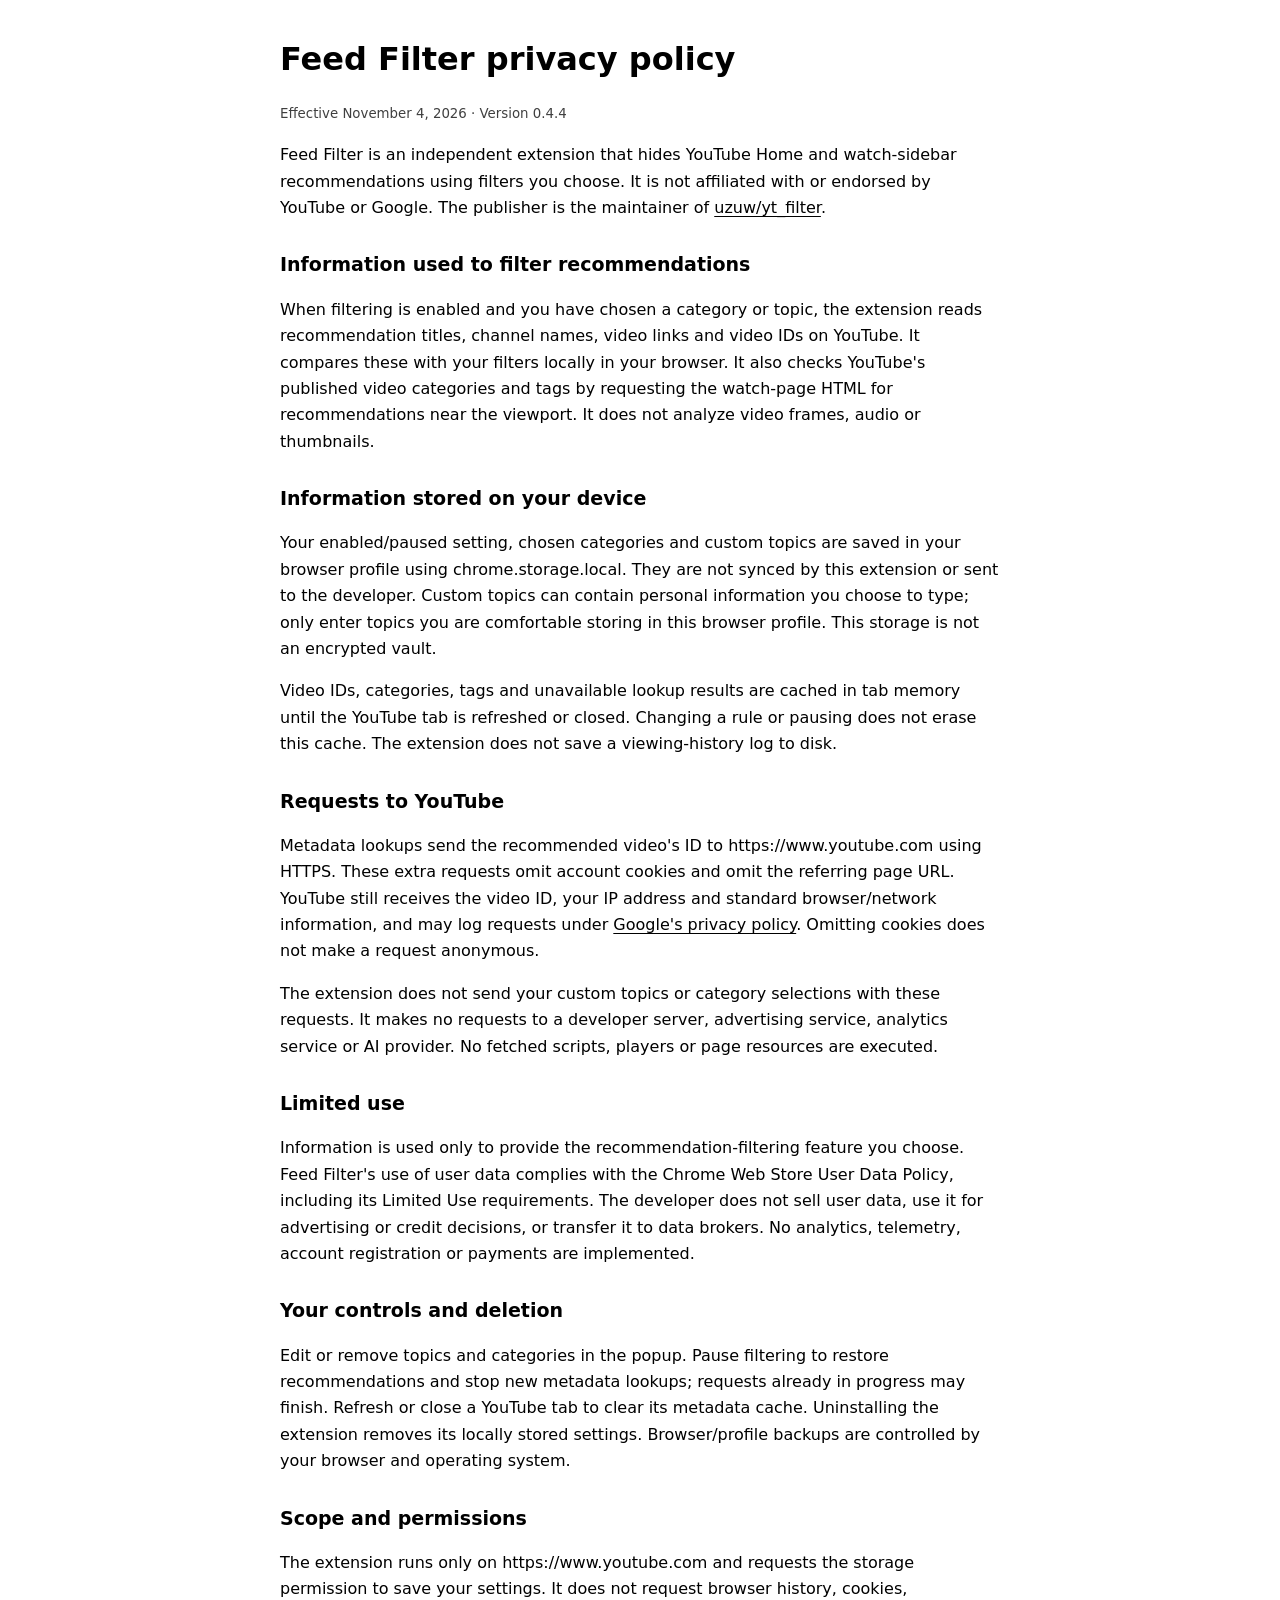
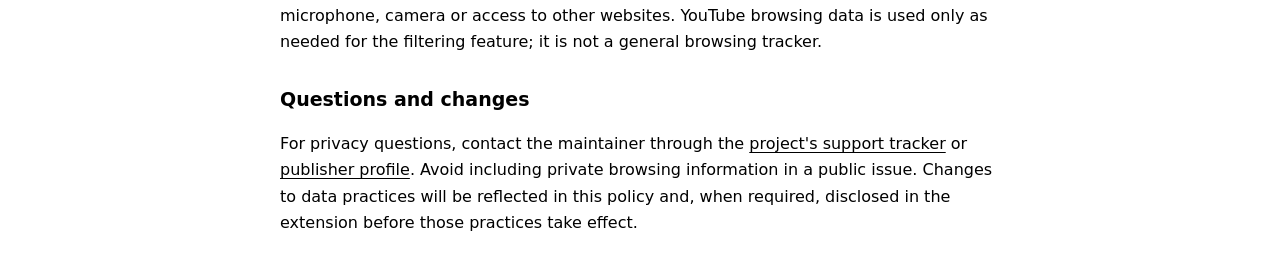
==== privacy.html @ 6b7958bf "Publish Feed Filter privacy and support site" ====
<!doctype html>
<html lang="en">
<meta charset="utf-8">
<meta name="viewport" content="width=device-width, initial-scale=1">
<meta name="color-scheme" content="light dark">
<title>Feed Filter privacy policy</title>
<style>
:root{color-scheme:light dark;font:16px/1.65 system-ui,sans-serif}body{max-width:720px;margin:40px auto;padding:0 24px}h1{line-height:1.2}h2{font-size:19px;margin-top:28px}a{color:inherit;text-underline-offset:3px}small{opacity:.75}
</style>
<main>
<h1>Feed Filter privacy policy</h1>
<p><small>Effective November 4, 2026 · Version 0.4.4</small></p>
<p>Feed Filter is an independent extension that hides YouTube Home and watch-sidebar recommendations using filters you choose. It is not affiliated with or endorsed by YouTube or Google. The publisher is the maintainer of <a href="https://github.com/uzuw/yt_filter">uzuw/yt_filter</a>.</p>
<h2>Information used to filter recommendations</h2>
<p>When filtering is enabled and you have chosen a category or topic, the extension reads recommendation titles, channel names, video links and video IDs on YouTube. It compares these with your filters locally in your browser. It also checks YouTube's published video categories and tags by requesting the watch-page HTML for recommendations near the viewport. It does not analyze video frames, audio or thumbnails.</p>
<h2>Information stored on your device</h2>
<p>Your enabled/paused setting, chosen categories and custom topics are saved in your browser profile using chrome.storage.local. They are not synced by this extension or sent to the developer. Custom topics can contain personal information you choose to type; only enter topics you are comfortable storing in this browser profile. This storage is not an encrypted vault.</p>
<p>Video IDs, categories, tags and unavailable lookup results are cached in tab memory until the YouTube tab is refreshed or closed. Changing a rule or pausing does not erase this cache. The extension does not save a viewing-history log to disk.</p>
<h2>Requests to YouTube</h2>
<p>Metadata lookups send the recommended video's ID to https://www.youtube.com using HTTPS. These extra requests omit account cookies and omit the referring page URL. YouTube still receives the video ID, your IP address and standard browser/network information, and may log requests under <a href="https://policies.google.com/privacy">Google's privacy policy</a>. Omitting cookies does not make a request anonymous.</p>
<p>The extension does not send your custom topics or category selections with these requests. It makes no requests to a developer server, advertising service, analytics service or AI provider. No fetched scripts, players or page resources are executed.</p>
<h2>Limited use</h2>
<p>Information is used only to provide the recommendation-filtering feature you choose. Feed Filter's use of user data complies with the Chrome Web Store User Data Policy, including its Limited Use requirements. The developer does not sell user data, use it for advertising or credit decisions, or transfer it to data brokers. No analytics, telemetry, account registration or payments are implemented.</p>
<h2>Your controls and deletion</h2>
<p>Edit or remove topics and categories in the popup. Pause filtering to restore recommendations and stop new metadata lookups; requests already in progress may finish. Refresh or close a YouTube tab to clear its metadata cache. Uninstalling the extension removes its locally stored settings. Browser/profile backups are controlled by your browser and operating system.</p>
<h2>Scope and permissions</h2>
<p>The extension runs only on https://www.youtube.com and requests the storage permission to save your settings. It does not request browser history, cookies, microphone, camera or access to other websites. YouTube browsing data is used only as needed for the filtering feature; it is not a general browsing tracker.</p>
<h2>Questions and changes</h2>
<p>For privacy questions, contact the maintainer through the <a href="https://github.com/uzuw/feed-filter-site/issues">project's support tracker</a> or <a href="https://github.com/uzuw">publisher profile</a>. Avoid including private browsing information in a public issue. Changes to data practices will be reflected in this policy and, when required, disclosed in the extension before those practices take effect.</p>
</main>
</html>
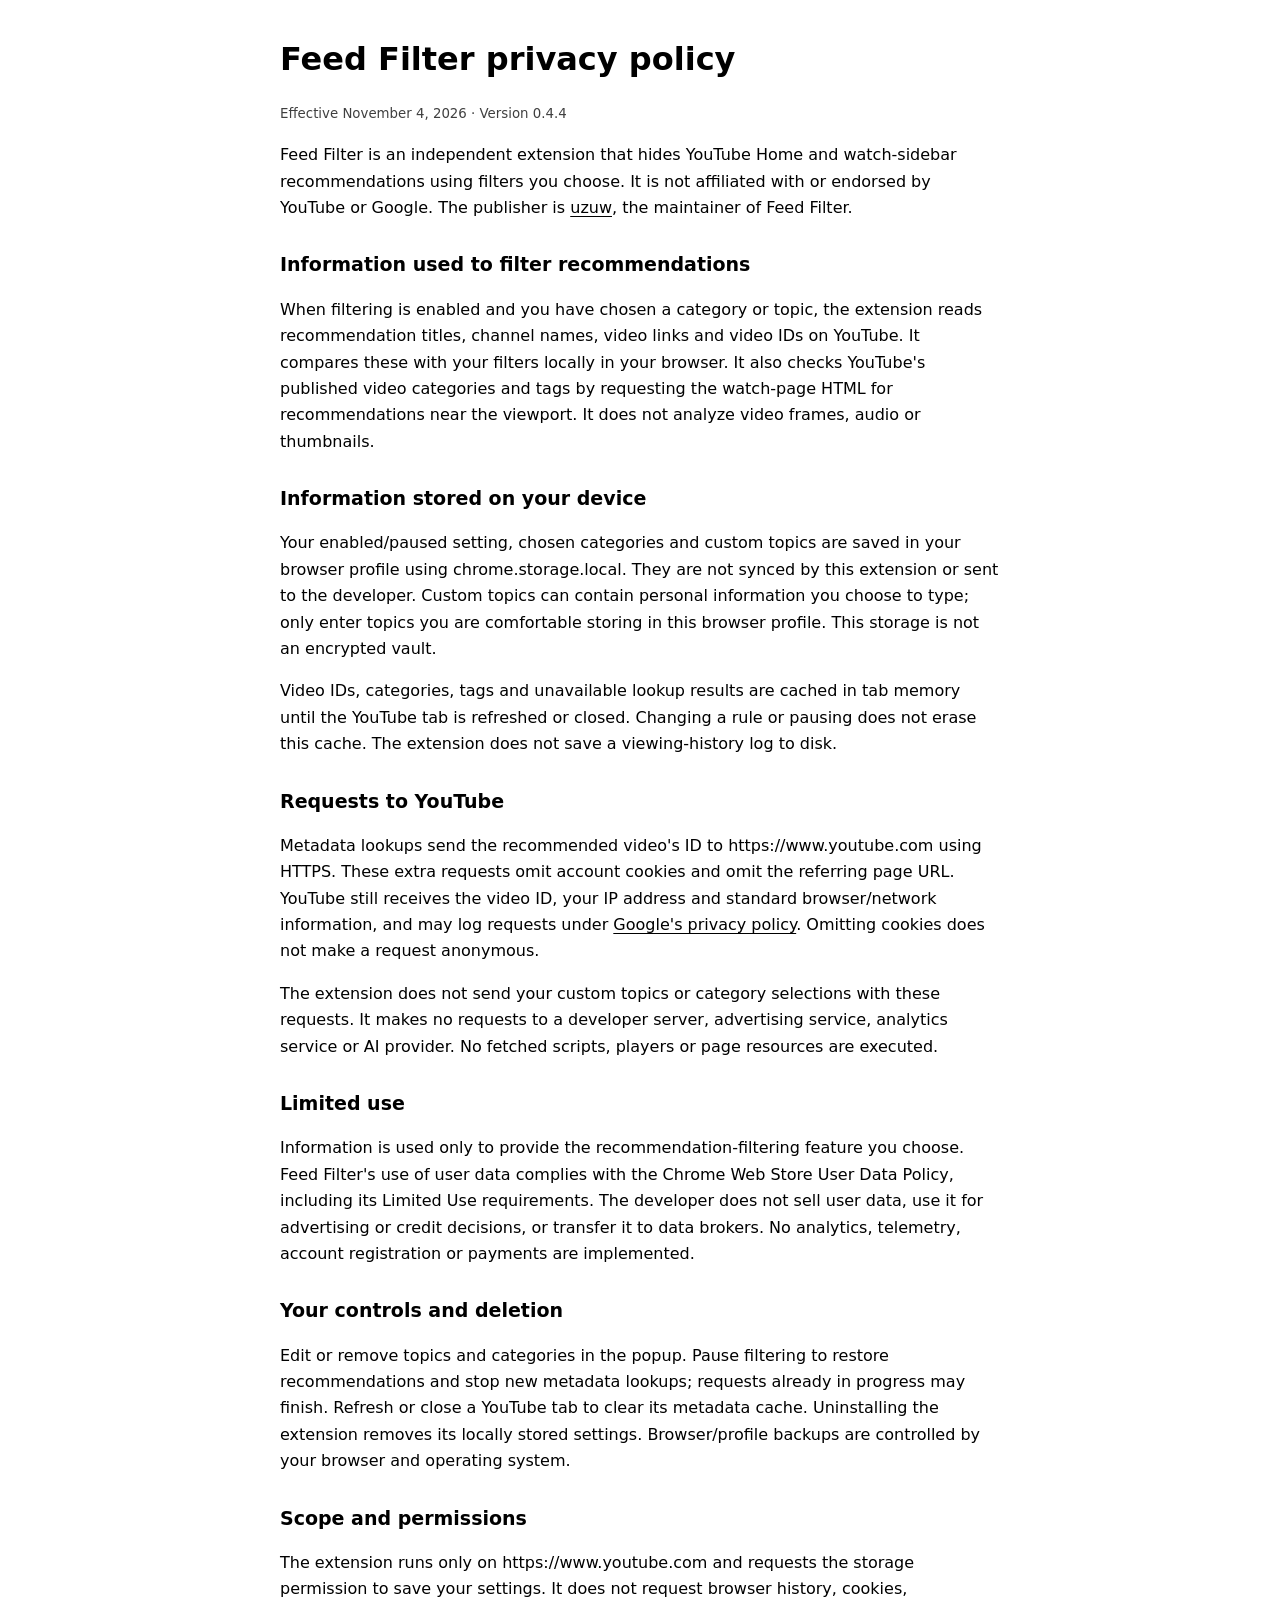
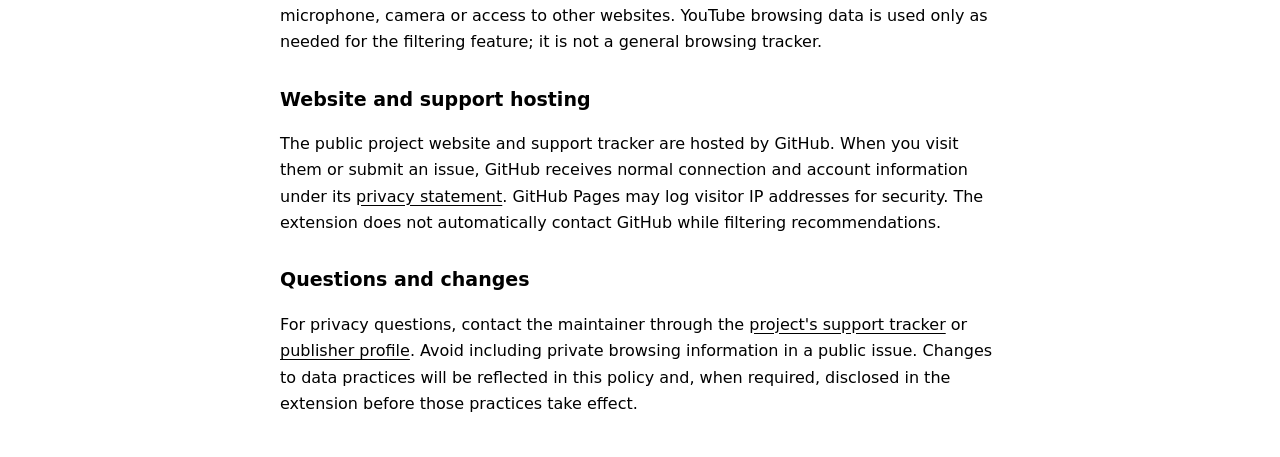
==== commit 5ae0c760: "Clarify publisher contact and website hosting privacy" ====
--- a/privacy.html
+++ b/privacy.html
@@ -10,7 +10,7 @@
 <main>
 <h1>Feed Filter privacy policy</h1>
 <p><small>Effective November 4, 2026 · Version 0.4.4</small></p>
-<p>Feed Filter is an independent extension that hides YouTube Home and watch-sidebar recommendations using filters you choose. It is not affiliated with or endorsed by YouTube or Google. The publisher is the maintainer of <a href="https://github.com/uzuw/yt_filter">uzuw/yt_filter</a>.</p>
+<p>Feed Filter is an independent extension that hides YouTube Home and watch-sidebar recommendations using filters you choose. It is not affiliated with or endorsed by YouTube or Google. The publisher is <a href="https://github.com/uzuw">uzuw</a>, the maintainer of Feed Filter.</p>
 <h2>Information used to filter recommendations</h2>
 <p>When filtering is enabled and you have chosen a category or topic, the extension reads recommendation titles, channel names, video links and video IDs on YouTube. It compares these with your filters locally in your browser. It also checks YouTube's published video categories and tags by requesting the watch-page HTML for recommendations near the viewport. It does not analyze video frames, audio or thumbnails.</p>
 <h2>Information stored on your device</h2>
@@ -25,6 +25,8 @@
 <p>Edit or remove topics and categories in the popup. Pause filtering to restore recommendations and stop new metadata lookups; requests already in progress may finish. Refresh or close a YouTube tab to clear its metadata cache. Uninstalling the extension removes its locally stored settings. Browser/profile backups are controlled by your browser and operating system.</p>
 <h2>Scope and permissions</h2>
 <p>The extension runs only on https://www.youtube.com and requests the storage permission to save your settings. It does not request browser history, cookies, microphone, camera or access to other websites. YouTube browsing data is used only as needed for the filtering feature; it is not a general browsing tracker.</p>
+<h2>Website and support hosting</h2>
+<p>The public project website and support tracker are hosted by GitHub. When you visit them or submit an issue, GitHub receives normal connection and account information under its <a href="https://docs.github.com/en/site-policy/privacy-policies/github-general-privacy-statement">privacy statement</a>. GitHub Pages may log visitor IP addresses for security. The extension does not automatically contact GitHub while filtering recommendations.</p>
 <h2>Questions and changes</h2>
 <p>For privacy questions, contact the maintainer through the <a href="https://github.com/uzuw/feed-filter-site/issues">project's support tracker</a> or <a href="https://github.com/uzuw">publisher profile</a>. Avoid including private browsing information in a public issue. Changes to data practices will be reflected in this policy and, when required, disclosed in the extension before those practices take effect.</p>
 </main>
